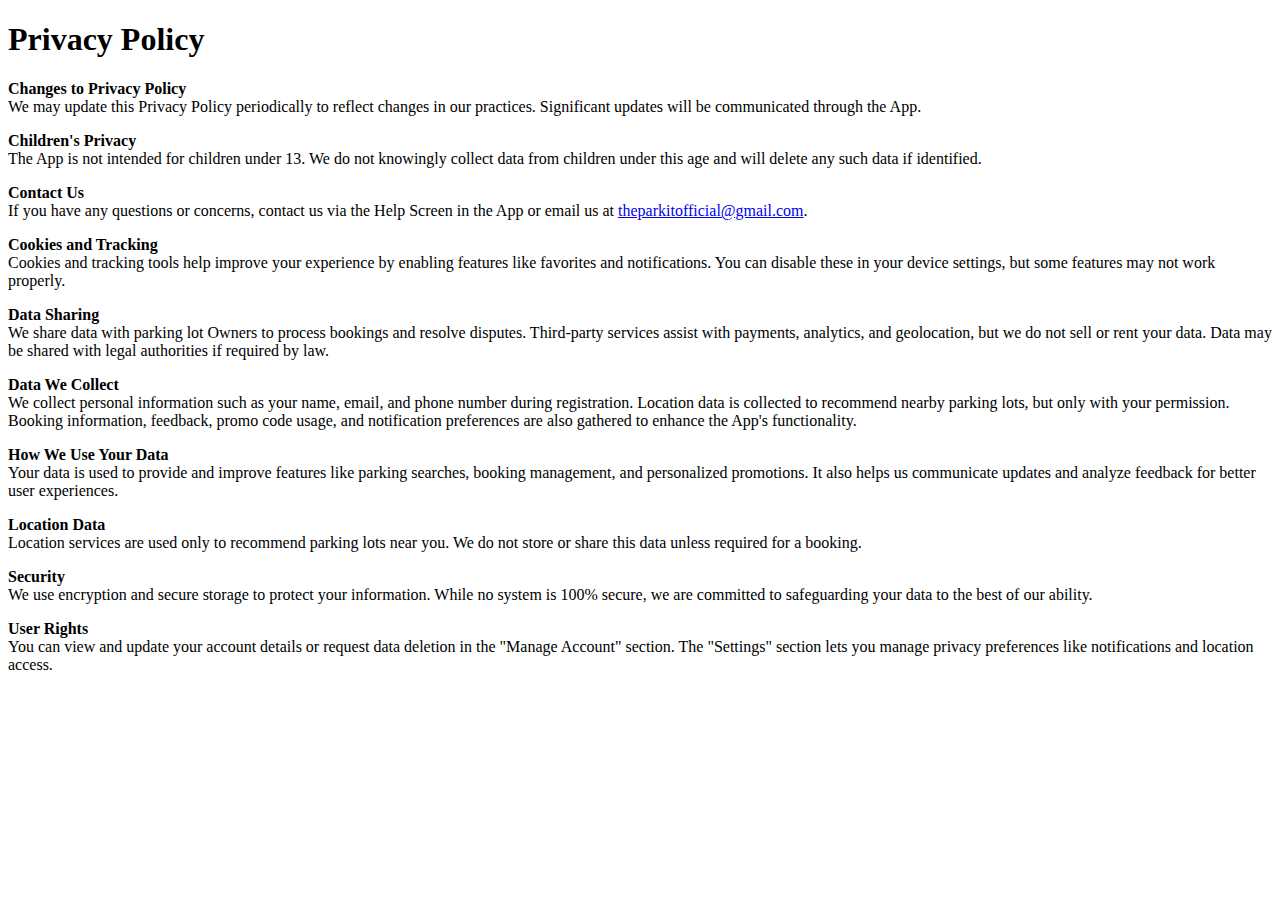
==== index.html @ a5c771fa "Create index.html" ====
<!DOCTYPE html>
<html lang="en">
<head>
    <meta charset="UTF-8">
    <meta name="viewport" content="width=device-width, initial-scale=1.0">
    <title>Privacy Policy</title>
</head>
<body>
    <h1>Privacy Policy</h1>

    <p><strong>Changes to Privacy Policy</strong><br>
    We may update this Privacy Policy periodically to reflect changes in our practices. Significant updates will be communicated through the App.</p>

    <p><strong>Children's Privacy</strong><br>
    The App is not intended for children under 13. We do not knowingly collect data from children under this age and will delete any such data if identified.</p>

    <p><strong>Contact Us</strong><br>
    If you have any questions or concerns, contact us via the Help Screen in the App or email us at <a href="mailto:theparkitofficial@gmail.com">theparkitofficial@gmail.com</a>.</p>

    <p><strong>Cookies and Tracking</strong><br>
    Cookies and tracking tools help improve your experience by enabling features like favorites and notifications. You can disable these in your device settings, but some features may not work properly.</p>

    <p><strong>Data Sharing</strong><br>
    We share data with parking lot Owners to process bookings and resolve disputes. Third-party services assist with payments, analytics, and geolocation, but we do not sell or rent your data. Data may be shared with legal authorities if required by law.</p>

    <p><strong>Data We Collect</strong><br>
    We collect personal information such as your name, email, and phone number during registration. Location data is collected to recommend nearby parking lots, but only with your permission. Booking information, feedback, promo code usage, and notification preferences are also gathered to enhance the App's functionality.</p>

    <p><strong>How We Use Your Data</strong><br>
    Your data is used to provide and improve features like parking searches, booking management, and personalized promotions. It also helps us communicate updates and analyze feedback for better user experiences.</p>

    <p><strong>Location Data</strong><br>
    Location services are used only to recommend parking lots near you. We do not store or share this data unless required for a booking.</p>

    <p><strong>Security</strong><br>
    We use encryption and secure storage to protect your information. While no system is 100% secure, we are committed to safeguarding your data to the best of our ability.</p>

    <p><strong>User Rights</strong><br>
    You can view and update your account details or request data deletion in the "Manage Account" section. The "Settings" section lets you manage privacy preferences like notifications and location access.</p>

</body>
</html>
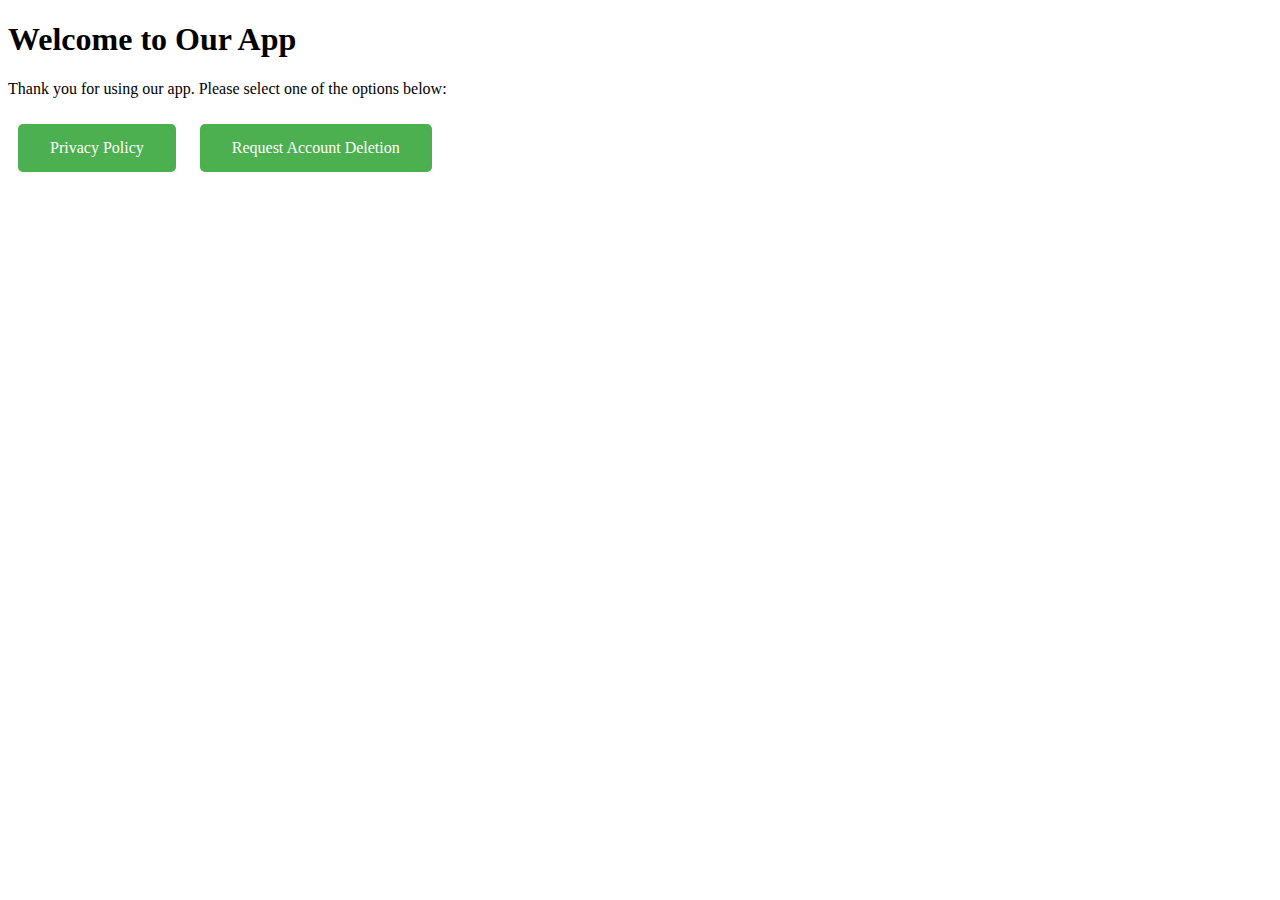
==== commit 8a80a3f7: "Update index.html" ====
--- a/index.html
+++ b/index.html
@@ -3,40 +3,38 @@
 <head>
     <meta charset="UTF-8">
     <meta name="viewport" content="width=device-width, initial-scale=1.0">
-    <title>Privacy Policy</title>
+    <title>Welcome to Our App</title>
+    <style>
+        /* Style the buttons */
+        .button {
+            background-color: #4CAF50; /* Green */
+            border: none;
+            color: white;
+            padding: 15px 32px;
+            text-align: center;
+            text-decoration: none;
+            display: inline-block;
+            font-size: 16px;
+            margin: 10px;
+            cursor: pointer;
+            border-radius: 5px;
+        }
+
+        .button:hover {
+            background-color: #45a049;
+        }
+    </style>
 </head>
 <body>
-    <h1>Privacy Policy</h1>
+    <h1>Welcome to Our App</h1>
 
-    <p><strong>Changes to Privacy Policy</strong><br>
-    We may update this Privacy Policy periodically to reflect changes in our practices. Significant updates will be communicated through the App.</p>
+    <p>Thank you for using our app. Please select one of the options below:</p>
 
-    <p><strong>Children's Privacy</strong><br>
-    The App is not intended for children under 13. We do not knowingly collect data from children under this age and will delete any such data if identified.</p>
+    <!-- Button for Privacy Policy -->
+    <a href="https://username.github.io/repository-name/privacy-policy/privacy-policy.html" class="button">Privacy Policy</a>
 
-    <p><strong>Contact Us</strong><br>
-    If you have any questions or concerns, contact us via the Help Screen in the App or email us at <a href="mailto:theparkitofficial@gmail.com">theparkitofficial@gmail.com</a>.</p>
-
-    <p><strong>Cookies and Tracking</strong><br>
-    Cookies and tracking tools help improve your experience by enabling features like favorites and notifications. You can disable these in your device settings, but some features may not work properly.</p>
-
-    <p><strong>Data Sharing</strong><br>
-    We share data with parking lot Owners to process bookings and resolve disputes. Third-party services assist with payments, analytics, and geolocation, but we do not sell or rent your data. Data may be shared with legal authorities if required by law.</p>
-
-    <p><strong>Data We Collect</strong><br>
-    We collect personal information such as your name, email, and phone number during registration. Location data is collected to recommend nearby parking lots, but only with your permission. Booking information, feedback, promo code usage, and notification preferences are also gathered to enhance the App's functionality.</p>
-
-    <p><strong>How We Use Your Data</strong><br>
-    Your data is used to provide and improve features like parking searches, booking management, and personalized promotions. It also helps us communicate updates and analyze feedback for better user experiences.</p>
-
-    <p><strong>Location Data</strong><br>
-    Location services are used only to recommend parking lots near you. We do not store or share this data unless required for a booking.</p>
-
-    <p><strong>Security</strong><br>
-    We use encryption and secure storage to protect your information. While no system is 100% secure, we are committed to safeguarding your data to the best of our ability.</p>
-
-    <p><strong>User Rights</strong><br>
-    You can view and update your account details or request data deletion in the "Manage Account" section. The "Settings" section lets you manage privacy preferences like notifications and location access.</p>
+    <!-- Button for Account Deletion Request -->
+    <a href="https://username.github.io/repository-name/account-delete/account-delete.html" class="button">Request Account Deletion</a>
 
 </body>
 </html>
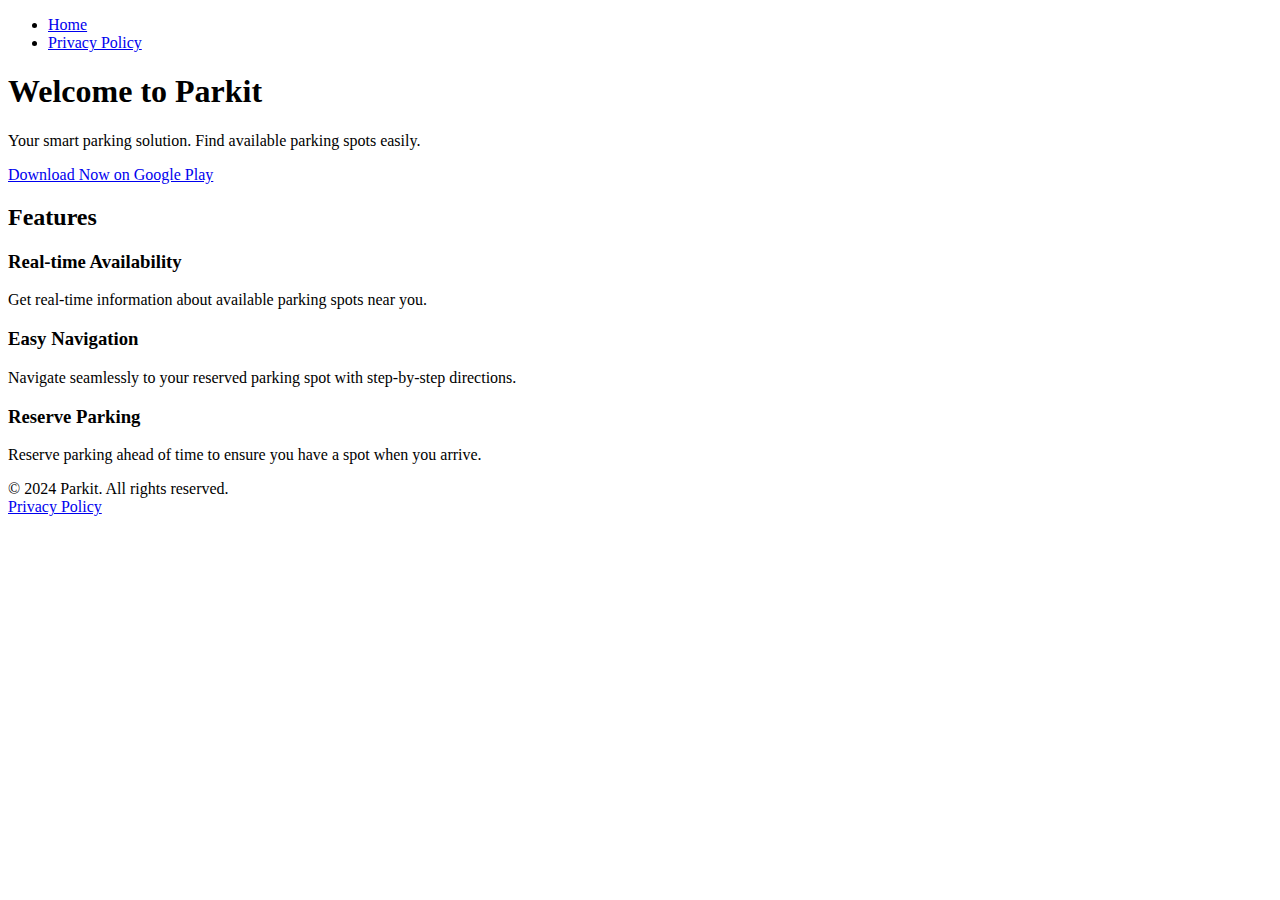
==== commit 30e9058b: "Update index.html" ====
--- a/index.html
+++ b/index.html
@@ -3,38 +3,56 @@
 <head>
     <meta charset="UTF-8">
     <meta name="viewport" content="width=device-width, initial-scale=1.0">
-    <title>Welcome to Our App</title>
-    <style>
-        /* Style the buttons */
-        .button {
-            background-color: #4CAF50; /* Green */
-            border: none;
-            color: white;
-            padding: 15px 32px;
-            text-align: center;
-            text-decoration: none;
-            display: inline-block;
-            font-size: 16px;
-            margin: 10px;
-            cursor: pointer;
-            border-radius: 5px;
-        }
-
-        .button:hover {
-            background-color: #45a049;
-        }
-    </style>
+    <meta name="description" content="Parkit App - A smart parking solution">
+    <title>Parkit App</title>
+    <link rel="stylesheet" href="styles.css">
 </head>
 <body>
-    <h1>Welcome to Our App</h1>
+    <!-- Navigation Bar -->
+    <header>
+        <nav>
+            <ul>
+                <li><a href="#">Home</a></li>
+                <li><a href="privacy-policy.html">Privacy Policy</a></li>
+            </ul>
+        </nav>
+    </header>
 
-    <p>Thank you for using our app. Please select one of the options below:</p>
+    <!-- Hero Section -->
+    <section id="hero">
+        <div class="container">
+            <h1>Welcome to Parkit</h1>
+            <p>Your smart parking solution. Find available parking spots easily.</p>
+            <a href="https://play.google.com/store/apps/details?id=com.example.parkit" class="btn" target="_blank">Download Now on Google Play</a>
+        </div>
+    </section>
 
-    <!-- Button for Privacy Policy -->
-    <a href="https://username.github.io/repository-name/privacy-policy/privacy-policy.html" class="button">Privacy Policy</a>
+    <!-- Features Section -->
+    <section id="features">
+        <div class="container">
+            <h2>Features</h2>
+            <div class="feature-list">
+                <div class="feature">
+                    <h3>Real-time Availability</h3>
+                    <p>Get real-time information about available parking spots near you.</p>
+                </div>
+                <div class="feature">
+                    <h3>Easy Navigation</h3>
+                    <p>Navigate seamlessly to your reserved parking spot with step-by-step directions.</p>
+                </div>
+                <div class="feature">
+                    <h3>Reserve Parking</h3>
+                    <p>Reserve parking ahead of time to ensure you have a spot when you arrive.</p>
+                </div>
+            </div>
+        </div>
+    </section>
 
-    <!-- Button for Account Deletion Request -->
-    <a href="https://username.github.io/repository-name/account-delete/account-delete.html" class="button">Request Account Deletion</a>
+    <!-- Footer -->
+    <footer>
+        <p>&copy; 2024 Parkit. All rights reserved. <br> <a href="privacy-policy.html">Privacy Policy</a></p>
+    </footer>
 
+    <script src="scripts.js"></script>
 </body>
 </html>
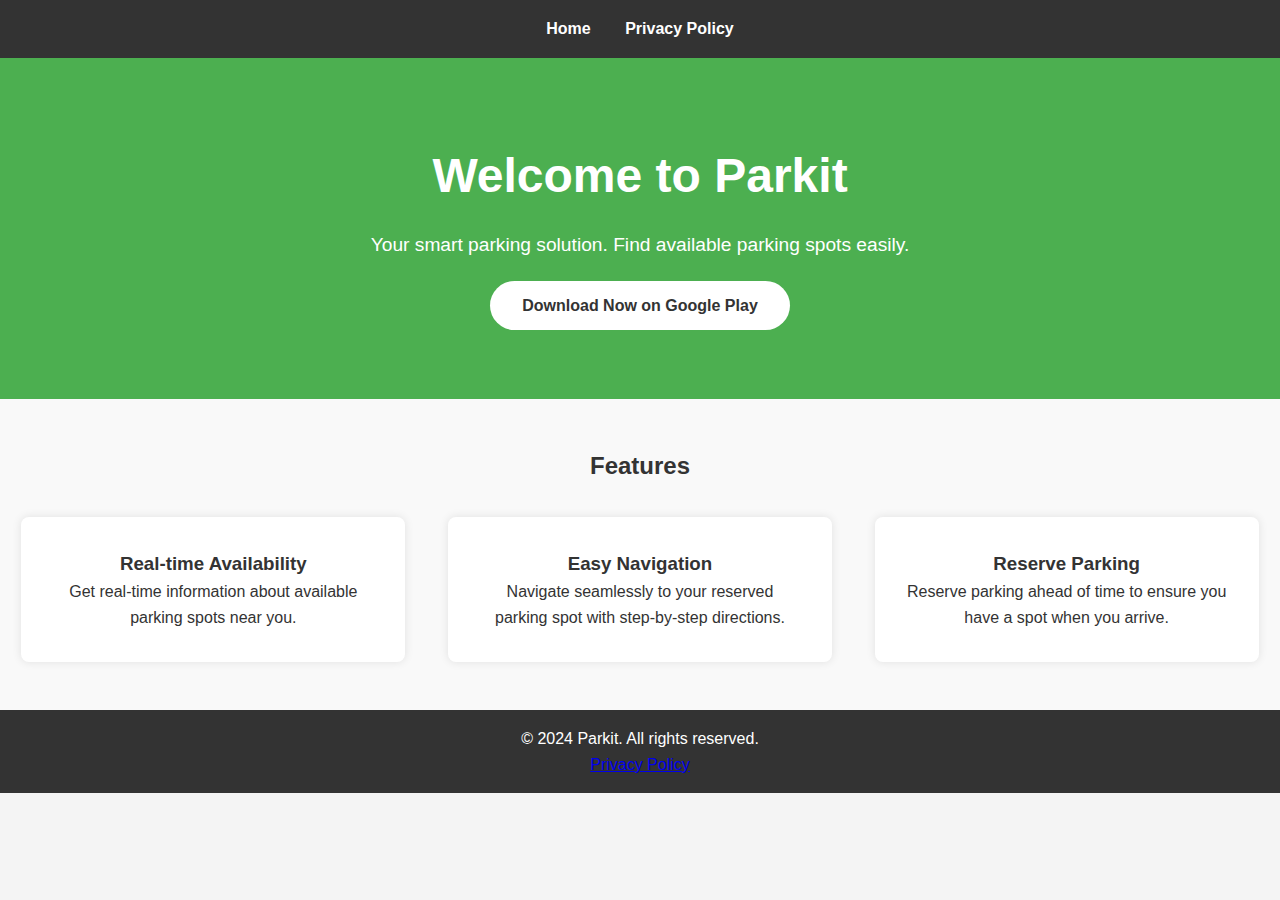
==== commit 7544bf5b: "Update index.html" ====
--- a/index.html
+++ b/index.html
@@ -13,7 +13,7 @@
         <nav>
             <ul>
                 <li><a href="#">Home</a></li>
-                <li><a href="privacy-policy.html">Privacy Policy</a></li>
+                <li><a href="https://raghavsharma7255.github.io/Parkit/privacy-policy/privacy-policy">Privacy Policy</a></li>
             </ul>
         </nav>
     </header>
--- a/styles.css
+++ b/styles.css
@@ -0,0 +1,110 @@
+/* Reset default styles */
+* {
+    margin: 0;
+    padding: 0;
+    box-sizing: border-box;
+}
+
+body {
+    font-family: Arial, sans-serif;
+    line-height: 1.6;
+    background-color: #f4f4f4;
+    color: #333;
+}
+
+header {
+    background-color: #333;
+    color: white;
+    padding: 1rem 0;
+    text-align: center;
+}
+
+nav ul {
+    list-style: none;
+    padding: 0;
+}
+
+nav ul li {
+    display: inline;
+    margin: 0 15px;
+}
+
+nav ul li a {
+    color: white;
+    text-decoration: none;
+    font-weight: bold;
+}
+
+#hero {
+    background: #4CAF50;
+    color: white;
+    padding: 5rem 0;
+    text-align: center;
+}
+
+#hero h1 {
+    font-size: 3rem;
+    margin-bottom: 1rem;
+}
+
+#hero p {
+    font-size: 1.2rem;
+    margin-bottom: 2rem;
+}
+
+#hero .btn {
+    background-color: #fff;
+    color: #333;
+    padding: 1rem 2rem;
+    text-decoration: none;
+    font-weight: bold;
+    border-radius: 25px;
+}
+
+#features {
+    padding: 3rem 0;
+    background-color: #f9f9f9;
+}
+
+#features h2 {
+    text-align: center;
+    margin-bottom: 2rem;
+}
+
+.feature-list {
+    display: flex;
+    justify-content: space-around;
+}
+
+.feature {
+    width: 30%;
+    text-align: center;
+    background-color: #fff;
+    padding: 2rem;
+    border-radius: 8px;
+    box-shadow: 0 0 10px rgba(0, 0, 0, 0.1);
+}
+
+#privacy-policy {
+    padding: 3rem 0;
+    background-color: #f9f9f9;
+}
+
+#privacy-policy h1 {
+    text-align: center;
+    margin-bottom: 2rem;
+}
+
+#privacy-policy h2 {
+    margin-top: 1.5rem;
+}
+
+footer {
+    background-color: #333;
+    color: white;
+    text-align: center;
+    padding: 1rem 0;
+    position: relative;
+    bottom: 0;
+    width: 100%;
+}
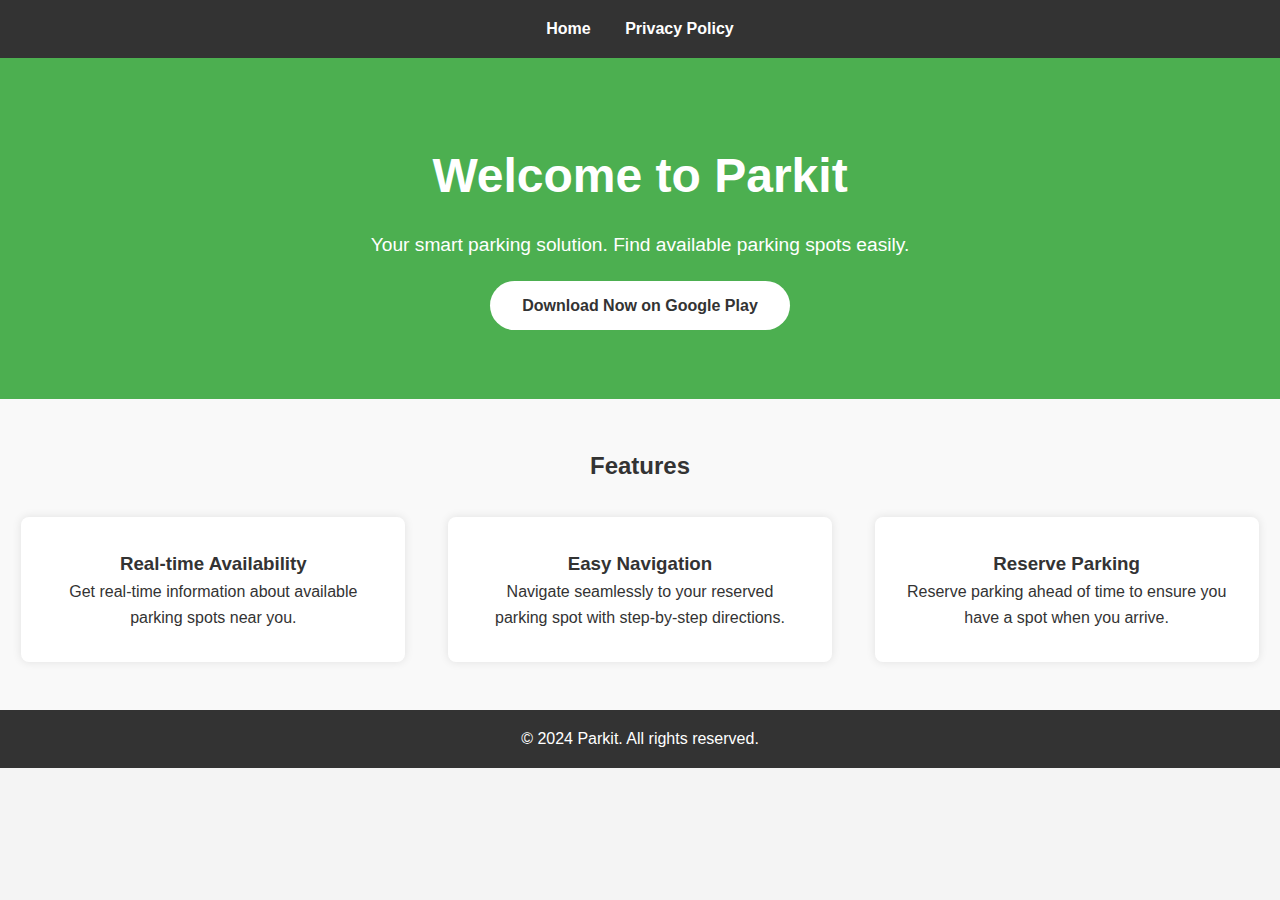
==== commit f11127a3: "Update index.html" ====
--- a/index.html
+++ b/index.html
@@ -12,47 +12,69 @@
     <header>
         <nav>
             <ul>
-                <li><a href="#">Home</a></li>
-                <li><a href="https://raghavsharma7255.github.io/Parkit/privacy-policy/privacy-policy">Privacy Policy</a></li>
+                <li><a href="#" id="home-link">Home</a></li>
+                <li><a href="#" id="privacy-policy-link">Privacy Policy</a></li>
             </ul>
         </nav>
     </header>
 
-    <!-- Hero Section -->
-    <section id="hero">
-        <div class="container">
-            <h1>Welcome to Parkit</h1>
-            <p>Your smart parking solution. Find available parking spots easily.</p>
-            <a href="https://play.google.com/store/apps/details?id=com.example.parkit" class="btn" target="_blank">Download Now on Google Play</a>
-        </div>
-    </section>
+    <!-- Main Content -->
+    <main id="content">
+        <!-- Hero Section -->
+        <section id="hero">
+            <div class="container">
+                <h1>Welcome to Parkit</h1>
+                <p>Your smart parking solution. Find available parking spots easily.</p>
+                <a href="https://play.google.com/store/apps/details?id=com.example.parkit" class="btn" target="_blank">Download Now on Google Play</a>
+            </div>
+        </section>
 
-    <!-- Features Section -->
-    <section id="features">
-        <div class="container">
-            <h2>Features</h2>
-            <div class="feature-list">
-                <div class="feature">
-                    <h3>Real-time Availability</h3>
-                    <p>Get real-time information about available parking spots near you.</p>
-                </div>
-                <div class="feature">
-                    <h3>Easy Navigation</h3>
-                    <p>Navigate seamlessly to your reserved parking spot with step-by-step directions.</p>
-                </div>
-                <div class="feature">
-                    <h3>Reserve Parking</h3>
-                    <p>Reserve parking ahead of time to ensure you have a spot when you arrive.</p>
+        <!-- Features Section -->
+        <section id="features">
+            <div class="container">
+                <h2>Features</h2>
+                <div class="feature-list">
+                    <div class="feature">
+                        <h3>Real-time Availability</h3>
+                        <p>Get real-time information about available parking spots near you.</p>
+                    </div>
+                    <div class="feature">
+                        <h3>Easy Navigation</h3>
+                        <p>Navigate seamlessly to your reserved parking spot with step-by-step directions.</p>
+                    </div>
+                    <div class="feature">
+                        <h3>Reserve Parking</h3>
+                        <p>Reserve parking ahead of time to ensure you have a spot when you arrive.</p>
+                    </div>
                 </div>
             </div>
-        </div>
-    </section>
+        </section>
+    </main>
 
     <!-- Footer -->
     <footer>
-        <p>&copy; 2024 Parkit. All rights reserved. <br> <a href="privacy-policy.html">Privacy Policy</a></p>
+        <p>&copy; 2024 Parkit. All rights reserved.</p>
     </footer>
 
-    <script src="scripts.js"></script>
+    <script>
+        // JavaScript for dynamically loading the privacy policy
+        document.getElementById('privacy-policy-link').addEventListener('click', function (event) {
+            event.preventDefault(); // Prevent default link behavior
+            fetch('privacy-policy/privacy-policy.html') // Updated path
+                .then(response => {
+                    if (!response.ok) throw new Error('Network response was not ok');
+                    return response.text();
+                })
+                .then(html => {
+                    document.getElementById('content').innerHTML = html;
+                })
+                .catch(error => console.error('Error loading Privacy Policy:', error));
+        });
+
+        document.getElementById('home-link').addEventListener('click', function (event) {
+            event.preventDefault(); // Prevent default link behavior
+            location.reload(); // Reload the page to display the homepage content
+        });
+    </script>
 </body>
 </html>
